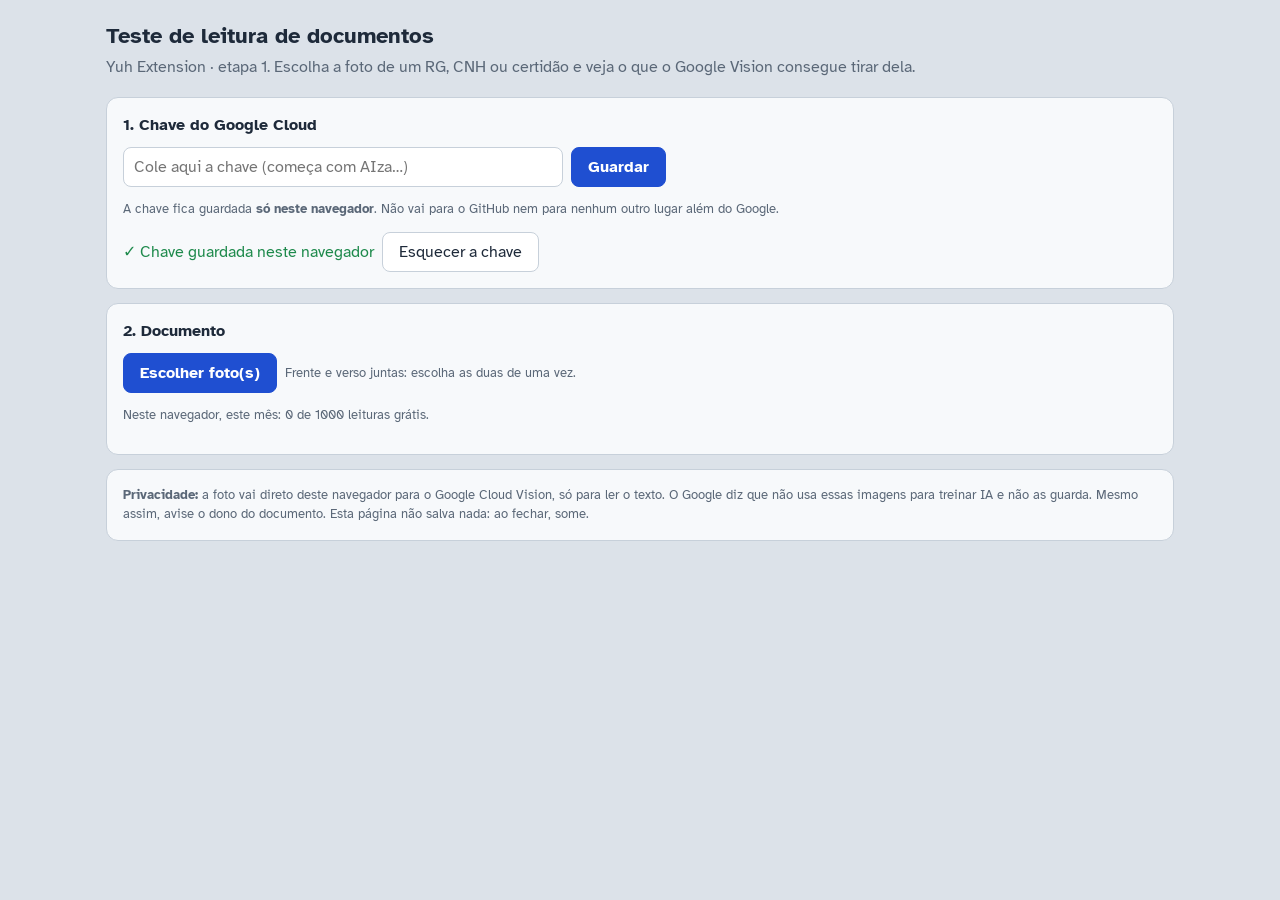
==== docs/teste-leitura/index.html @ e2f72f66 "Teste de leitura de documentos (Google Vision): RG, CNH, certidão Co-Authored-By: Claude Opus 5.5 <n" ====
<!doctype html>
<html lang="pt-BR">
<head>
<meta charset="utf-8">
<meta name="viewport" content="width=device-width, initial-scale=1">
<meta name="robots" content="noindex">
<title>Teste de leitura · Yuh</title>
<style>
@font-face{font-family:"Atkinson Hyperlegible";font-weight:400;src:url(../../fontes/atkinson-hyperlegible-latin-400-normal.woff2) format("woff2")}
@font-face{font-family:"Atkinson Hyperlegible";font-weight:700;src:url(../../fontes/atkinson-hyperlegible-latin-700-normal.woff2) format("woff2")}
:root{--mesa:#DCE2E9;--painel:#F7F9FB;--papel:#FFFFFF;--tinta:#1E2A3A;--tinta-2:#5B6878;--linha:#C7D0DA;--caneta:#1F4FD1;--caneta-suave:#E3EAFB;--livre:#1E8A4C;--livre-f:#E5F4EB;--ocupado:#B7791F;--ocupado-f:#FFF4D6;--carimbo:#B42318;--fonte:"Atkinson Hyperlegible",system-ui,-apple-system,"Segoe UI",sans-serif}
@media (prefers-color-scheme:dark){:root:not([data-theme="light"]){--mesa:#1B222C;--painel:#242D39;--papel:#2B3542;--tinta:#E6EBF1;--tinta-2:#9AA7B6;--linha:#384455;--caneta:#7FA2FF;--caneta-suave:#2C3A57;--livre:#4CC283;--livre-f:#1F3A2C;--ocupado:#E3A948;--ocupado-f:#3D3220;--carimbo:#FF7A6E}}
*{box-sizing:border-box}
body{margin:0;font-family:var(--fonte);background:var(--mesa);color:var(--tinta);line-height:1.45}
main{max-width:1100px;margin:0 auto;padding:20px 16px 60px}
h1{font-size:22px;margin:0 0 4px}
.sub{color:var(--tinta-2);margin:0 0 18px}
.cartao{background:var(--painel);border:1px solid var(--linha);border-radius:12px;padding:16px;margin-bottom:14px}
.cartao h2{font-size:16px;margin:0 0 10px}
input[type=password],input[type=text]{width:100%;max-width:440px;height:40px;border:1px solid var(--linha);border-radius:8px;padding:0 10px;background:var(--papel);color:var(--tinta);font:inherit}
button,.botao{font:inherit;height:40px;padding:0 16px;border-radius:8px;border:1px solid var(--linha);background:var(--papel);color:var(--tinta);cursor:pointer;display:inline-flex;align-items:center;gap:6px}
.principal{background:var(--caneta);border-color:var(--caneta);color:#fff;font-weight:700}
.linha{display:flex;gap:8px;flex-wrap:wrap;align-items:center}
.peq{font-size:13px;color:var(--tinta-2)}
.ok{color:var(--livre)} .erro{color:var(--carimbo)}
ol{margin:6px 0 0;padding-left:20px} ol li{margin:3px 0}
.res{display:grid;grid-template-columns:minmax(0,1fr) minmax(0,1.2fr);gap:14px}
@media (max-width:760px){.res{grid-template-columns:1fr}}
.fotos{display:flex;gap:8px;flex-wrap:wrap}
.fotos img{max-width:100%;max-height:320px;border-radius:8px;border:1px solid var(--linha);background:#fff}
.tipo{display:inline-block;font-size:12px;font-weight:700;padding:2px 10px;border-radius:999px;background:var(--caneta-suave);color:var(--caneta);margin-left:6px}
.campo{display:grid;grid-template-columns:170px 1fr;gap:8px;align-items:start;padding:8px 10px;border-radius:8px;margin-bottom:4px;border-left:4px solid transparent}
@media (max-width:480px){.campo{grid-template-columns:1fr;gap:2px}}
.campo span{font-size:13px;color:var(--tinta-2);padding-top:2px}
.campo b{word-break:break-word}
.campo small{display:block;font-size:12px;font-weight:400;color:var(--ocupado)}
.campo.s-ok{background:var(--livre-f);border-left-color:var(--livre)}
.campo.s-duvida{background:var(--ocupado-f);border-left-color:var(--ocupado)}
.campo.s-falta b{color:var(--tinta-2);font-weight:400;font-style:italic}
details{margin-top:10px} summary{cursor:pointer;color:var(--caneta)}
pre{white-space:pre-wrap;font-size:12px;background:var(--papel);border:1px solid var(--linha);border-radius:8px;padding:10px;max-height:340px;overflow:auto}
.legenda{display:flex;gap:14px;flex-wrap:wrap;font-size:13px;color:var(--tinta-2);margin:4px 0 10px}
.legenda i{display:inline-block;width:10px;height:10px;border-radius:3px;margin-right:5px;vertical-align:-1px}
.lendo{display:flex;align-items:center;gap:10px;color:var(--tinta-2)}
.giro{width:20px;height:20px;border:3px solid var(--caneta-suave);border-top-color:var(--caneta);border-radius:50%;animation:g 1s linear infinite}
@keyframes g{to{transform:rotate(360deg)}}
</style>
</head>
<body>
<main>
  <h1>Teste de leitura de documentos</h1>
  <p class="sub">Yuh Extension · etapa 1. Escolha a foto de um RG, CNH ou certidão e veja o que o Google Vision consegue tirar dela.</p>

  <section class="cartao" id="cChave">
    <h2>1. Chave do Google Cloud</h2>
    <div id="semChave">
      <div class="linha"><input type="password" id="chave" placeholder="Cole aqui a chave (começa com AIza…)" autocomplete="off"><button class="principal" id="salvar">Guardar</button></div>
      <p class="peq">A chave fica guardada <b>só neste navegador</b>. Não vai para o GitHub nem para nenhum outro lugar além do Google.</p>
    </div>
    <div id="comChave" hidden class="linha"><span class="ok">✓ Chave guardada neste navegador</span><button id="esquecer">Esquecer a chave</button></div>
  </section>

  <section class="cartao">
    <h2>2. Documento</h2>
    <div class="linha">
      <label class="botao principal">Escolher foto(s)<input type="file" id="arq" accept="image/*" multiple hidden></label>
      <span class="peq">Frente e verso juntas: escolha as duas de uma vez.</span>
    </div>
    <p class="peq" id="conta"></p>
  </section>

  <div id="saida"></div>

  <section class="cartao peq">
    <b>Privacidade:</b> a foto vai direto deste navegador para o Google Cloud Vision, só para ler o texto. O Google diz que não usa essas imagens para treinar IA e não as guarda. Mesmo assim, avise o dono do documento. Esta página não salva nada: ao fechar, some.
  </section>
</main>

<script type="module">
import { lerDocumento, confiancas } from "./ler.js";
const $ = id => document.getElementById(id);
const K = "yuh-vision-chave", C = "yuh-vision-conta";
const ler = k => { try { return localStorage.getItem(k); } catch { return null; } };
const gravar = (k, v) => { try { v == null ? localStorage.removeItem(k) : localStorage.setItem(k, v); } catch {} };
const esc = s => String(s).replace(/[&<>"]/g, c => ({ "&": "&amp;", "<": "&lt;", ">": "&gt;", '"': "&quot;" }[c]));

function mostrarChave(){ const tem = !!ler(K); $("semChave").hidden = tem; $("comChave").hidden = !tem; }
$("salvar").onclick = () => { const v = $("chave").value.trim(); if (!/^AIza[\w-]{20,}$/.test(v)) return alert("Essa chave não parece certa. Ela começa com AIza."); gravar(K, v); $("chave").value = ""; mostrarChave(); };
$("esquecer").onclick = () => { gravar(K, null); mostrarChave(); };
mostrarChave();

// contador do mês (o Google dá 1000 páginas grátis por mês)
const mes = () => new Date().toISOString().slice(0, 7);
function conta(mais = 0){
  let c = {}; try { c = JSON.parse(ler(C) || "{}"); } catch {}
  if (c.mes !== mes()) c = { mes: mes(), n: 0 };
  c.n += mais; gravar(C, JSON.stringify(c));
  $("conta").textContent = `Neste navegador, este mês: ${c.n} de 1000 leituras grátis.`;
}
conta();

// reduz a foto (mais rápido e dentro do limite do Google)
async function preparar(arquivo){
  const bmp = await createImageBitmap(arquivo);
  const k = Math.min(1, 2400 / Math.max(bmp.width, bmp.height));
  const c = document.createElement("canvas"); c.width = Math.round(bmp.width * k); c.height = Math.round(bmp.height * k);
  c.getContext("2d").drawImage(bmp, 0, 0, c.width, c.height); bmp.close?.();
  const url = c.toDataURL("image/jpeg", 0.9); c.width = c.height = 0;
  return url;
}

async function vision(base64){
  const r = await fetch("https://vision.googleapis.com/v1/images:annotate?key=" + encodeURIComponent(ler(K)), {
    method: "POST", headers: { "Content-Type": "application/json" },
    body: JSON.stringify({ requests: [{ image: { content: base64 }, features: [{ type: "DOCUMENT_TEXT_DETECTION" }], imageContext: { languageHints: ["pt"] } }] }),
  });
  const j = await r.json().catch(() => ({}));
  const e = j.error || j.responses?.[0]?.error;
  if (!r.ok || e) throw new Error(explicar(e, r.status));
  return j.responses[0].fullTextAnnotation || { text: "" };
}
function explicar(e, st){
  const m = (e && e.message) || "";
  if (/API key not valid/i.test(m)) return "A chave não vale. Confira se copiou inteira.";
  if (/billing/i.test(m)) return "O faturamento não está ativado no projeto do Google Cloud (precisa do cartão, mesmo sendo grátis até 1000).";
  if (/has not been used|is disabled|SERVICE_DISABLED/i.test(m)) return "A Cloud Vision API não está ativada nesse projeto.";
  if (/referer|blocked|API_KEY_.*_BLOCKED/i.test(m)) return "A chave está bloqueada para este site. Nas restrições da chave, permita só a Cloud Vision API (sem restringir por site), ou adicione este endereço.";
  if (st === 429 || /quota/i.test(m)) return "Passou do limite de uso. Espere um pouco.";
  return `O Google respondeu com erro (${st}). ${m}`;
}

$("arq").onchange = async () => {
  const fs = [...$("arq").files]; $("arq").value = ""; if (!fs.length) return;
  if (!ler(K)) return alert("Primeiro guarde a chave do Google (passo 1).");
  const box = document.createElement("section"); box.className = "cartao";
  box.innerHTML = `<div class="lendo"><span class="giro"></span>Lendo ${fs.length > 1 ? fs.length + " fotos" : "a foto"}…</div>`;
  $("saida").prepend(box);
  const t0 = performance.now();
  try {
    const urls = await Promise.all(fs.map(preparar));
    const fts = await Promise.all(urls.map(u => vision(u.split(",")[1])));
    conta(fts.length);
    const texto = fts.map(f => f.text || "").join("\n");
    const conf = new Map(); for (const f of fts) for (const [k, v] of confiancas(f)) conf.set(k, Math.min(conf.get(k) ?? 1, v));
    const { tipo, ficha } = lerDocumento(texto, conf);
    const seg = ((performance.now() - t0) / 1000).toFixed(1);
    const n = s => ficha.filter(f => f.situacao === s).length;
    box.innerHTML = `<h2>${esc(fs.map(f => f.name).join(" + "))}<span class="tipo">${esc(tipo)}</span></h2>
      <p class="peq">Lido em ${seg} s · ${n("ok")} certos, ${n("duvida")} para conferir, ${n("falta")} não achados</p>
      <div class="res">
        <div class="fotos">${urls.map(u => `<img src="${u}" alt="">`).join("")}</div>
        <div>
          <div class="legenda"><span><i style="background:var(--livre)"></i>lido com segurança</span><span><i style="background:var(--ocupado)"></i>conferir</span><span><i style="background:var(--linha)"></i>não achou</span></div>
          ${ficha.map(f => `<div class="campo s-${f.situacao}"><span>${esc(f.rotulo)}</span><b>${f.valor ? esc(f.valor) : "não encontrado"}${f.porque ? `<small>${esc(f.porque)}</small>` : ""}</b></div>`).join("")}
          <details><summary>Ver o texto que o Google leu</summary><pre>${esc(texto) || "(nenhum texto)"}</pre></details>
          <details><summary>Copiar para me mandar (sem a foto)</summary><p class="peq">Se algum campo veio errado, me mande este texto. <b>Troque nomes e números reais</b> antes, se o documento não for seu.</p><pre>${esc(JSON.stringify({ tipo, ficha: ficha.map(f => [f.rotulo, f.valor, f.situacao]), texto }, null, 1))}</pre></details>
        </div>
      </div>`;
  } catch (e) {
    box.innerHTML = `<h2>${esc(fs.map(f => f.name).join(" + "))}</h2><p class="erro">${esc(e.message || e)}</p>`;
  }
};
</script>
</body>
</html>
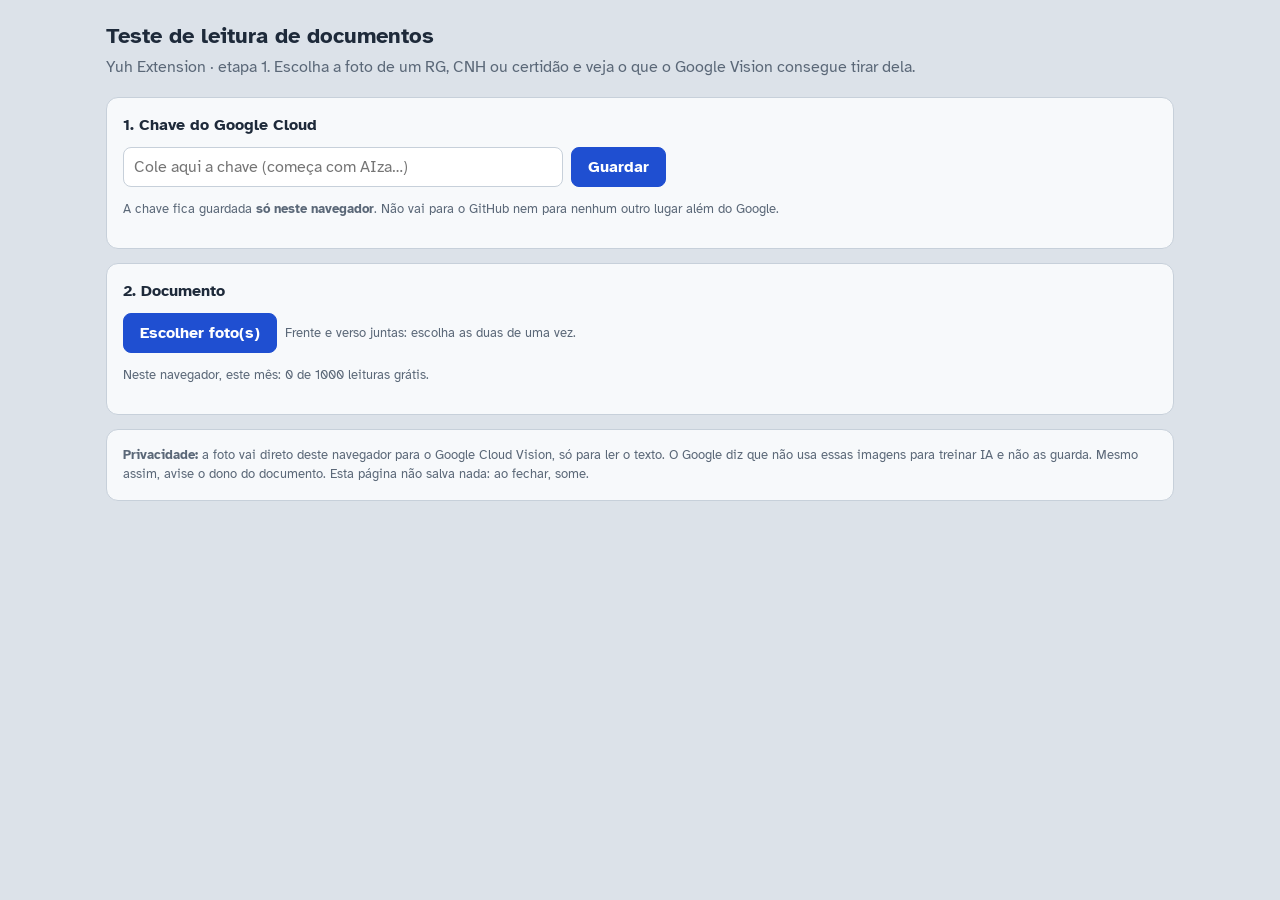
==== commit 4091c75a: "Teste de leitura: esconder o aviso de chave guardada quando não há chave Co-Authored-By: Claude Opus" ====
--- a/docs/teste-leitura/index.html
+++ b/docs/teste-leitura/index.html
@@ -11,6 +11,7 @@
 :root{--mesa:#DCE2E9;--painel:#F7F9FB;--papel:#FFFFFF;--tinta:#1E2A3A;--tinta-2:#5B6878;--linha:#C7D0DA;--caneta:#1F4FD1;--caneta-suave:#E3EAFB;--livre:#1E8A4C;--livre-f:#E5F4EB;--ocupado:#B7791F;--ocupado-f:#FFF4D6;--carimbo:#B42318;--fonte:"Atkinson Hyperlegible",system-ui,-apple-system,"Segoe UI",sans-serif}
 @media (prefers-color-scheme:dark){:root:not([data-theme="light"]){--mesa:#1B222C;--painel:#242D39;--papel:#2B3542;--tinta:#E6EBF1;--tinta-2:#9AA7B6;--linha:#384455;--caneta:#7FA2FF;--caneta-suave:#2C3A57;--livre:#4CC283;--livre-f:#1F3A2C;--ocupado:#E3A948;--ocupado-f:#3D3220;--carimbo:#FF7A6E}}
 *{box-sizing:border-box}
+[hidden]{display:none!important}
 body{margin:0;font-family:var(--fonte);background:var(--mesa);color:var(--tinta);line-height:1.45}
 main{max-width:1100px;margin:0 auto;padding:20px 16px 60px}
 h1{font-size:22px;margin:0 0 4px}
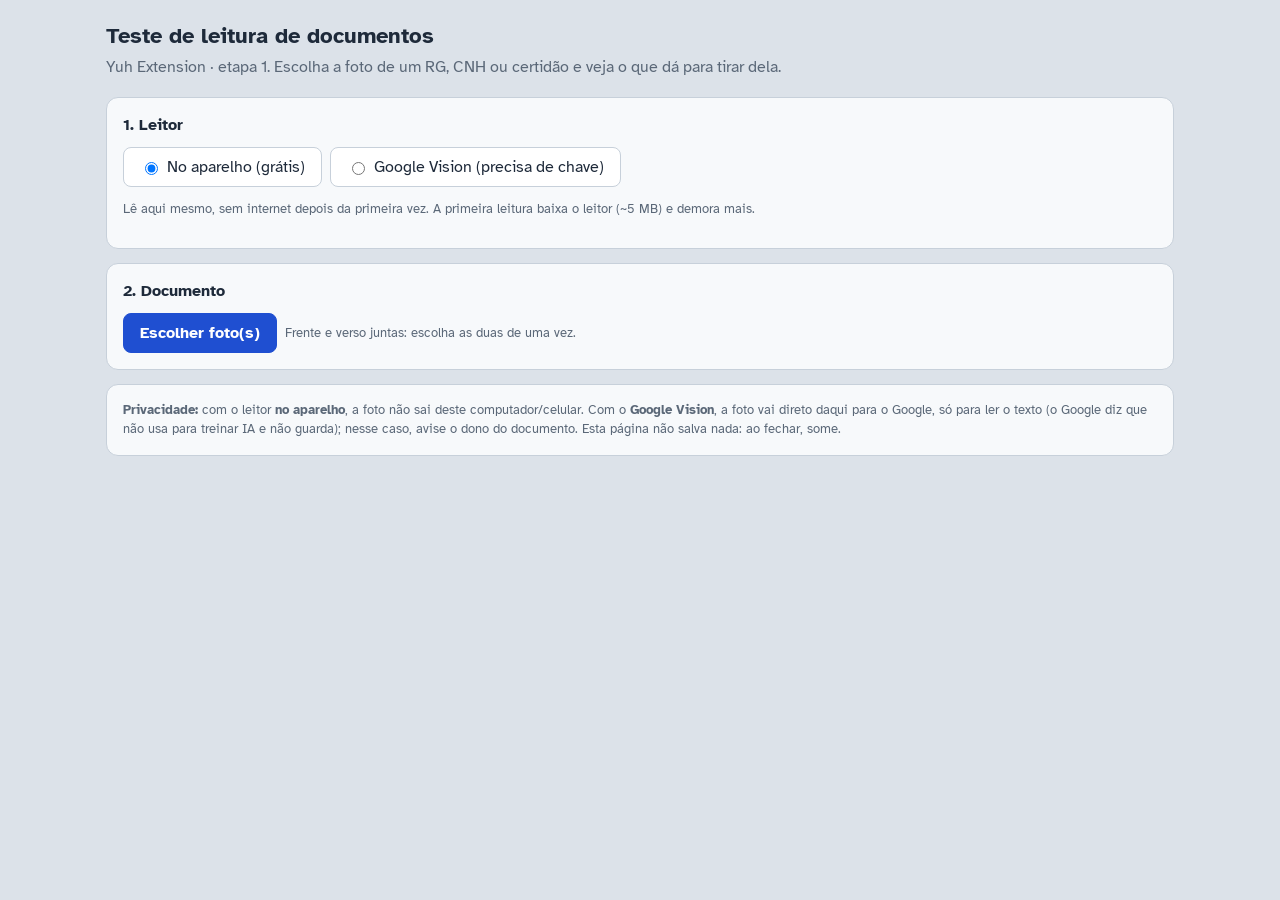
==== commit 15db8e71: "Teste de leitura: leitor grátis no aparelho (Tesseract) como padrão; rótulos lado a lado Co-Authored" ====
--- a/docs/teste-leitura/index.html
+++ b/docs/teste-leitura/index.html
@@ -50,10 +50,19 @@
 <body>
 <main>
   <h1>Teste de leitura de documentos</h1>
-  <p class="sub">Yuh Extension · etapa 1. Escolha a foto de um RG, CNH ou certidão e veja o que o Google Vision consegue tirar dela.</p>
-
-  <section class="cartao" id="cChave">
-    <h2>1. Chave do Google Cloud</h2>
+  <p class="sub">Yuh Extension · etapa 1. Escolha a foto de um RG, CNH ou certidão e veja o que dá para tirar dela.</p>
+
+  <section class="cartao">
+    <h2>1. Leitor</h2>
+    <div class="linha">
+      <label class="botao"><input type="radio" name="motor" value="local" checked> No aparelho (grátis)</label>
+      <label class="botao"><input type="radio" name="motor" value="google"> Google Vision (precisa de chave)</label>
+    </div>
+    <p class="peq" id="motorDica"></p>
+  </section>
+
+  <section class="cartao" id="cChave" hidden>
+    <h2>Chave do Google Cloud</h2>
     <div id="semChave">
       <div class="linha"><input type="password" id="chave" placeholder="Cole aqui a chave (começa com AIza…)" autocomplete="off"><button class="principal" id="salvar">Guardar</button></div>
       <p class="peq">A chave fica guardada <b>só neste navegador</b>. Não vai para o GitHub nem para nenhum outro lugar além do Google.</p>
@@ -73,7 +82,7 @@
   <div id="saida"></div>
 
   <section class="cartao peq">
-    <b>Privacidade:</b> a foto vai direto deste navegador para o Google Cloud Vision, só para ler o texto. O Google diz que não usa essas imagens para treinar IA e não as guarda. Mesmo assim, avise o dono do documento. Esta página não salva nada: ao fechar, some.
+    <b>Privacidade:</b> com o leitor <b>no aparelho</b>, a foto não sai deste computador/celular. Com o <b>Google Vision</b>, a foto vai direto daqui para o Google, só para ler o texto (o Google diz que não usa para treinar IA e não guarda); nesse caso, avise o dono do documento. Esta página não salva nada: ao fechar, some.
   </section>
 </main>
 
@@ -89,6 +98,62 @@
 $("salvar").onclick = () => { const v = $("chave").value.trim(); if (!/^AIza[\w-]{20,}$/.test(v)) return alert("Essa chave não parece certa. Ela começa com AIza."); gravar(K, v); $("chave").value = ""; mostrarChave(); };
 $("esquecer").onclick = () => { gravar(K, null); mostrarChave(); };
 mostrarChave();
+
+const motor = () => document.querySelector('input[name="motor"]:checked').value;
+function mostrarMotor(){
+  const g = motor() === "google"; $("cChave").hidden = !g; $("conta").hidden = !g;
+  $("motorDica").textContent = g ? "Melhor qualidade. A foto vai para o Google." : "Lê aqui mesmo, sem internet depois da primeira vez. A primeira leitura baixa o leitor (~5 MB) e demora mais.";
+}
+document.querySelectorAll('input[name="motor"]').forEach(r => r.onchange = mostrarMotor);
+mostrarMotor();
+
+// ---------- leitor no aparelho (Tesseract, o mesmo do "Sugerir nome") ----------
+const ocrUrl = q => new URL("../../ocr/" + q, location.href).href;
+let worker = null;
+async function obterWorker(aviso){
+  if (worker) return worker;
+  if (!window.Tesseract){
+    aviso("Baixando o leitor (só na primeira vez)…");
+    await new Promise((ok, falha) => { const s = document.createElement("script"); s.src = ocrUrl("tesseract.min.js"); s.onload = ok; s.onerror = () => falha(new Error("O leitor não carregou (sem internet?)")); document.head.append(s); });
+  }
+  worker = await window.Tesseract.createWorker("por", 1, { workerPath: ocrUrl("worker.min.js"), corePath: ocrUrl("core"), langPath: ocrUrl("lang"), gzip: true, cacheMethod: "none", workerBlobURL: false });
+  return worker;
+}
+// cinza + contraste esticado, e tamanho bom para o leitor
+async function prepararLocal(arquivo, giro){
+  const bmp = await createImageBitmap(arquivo);
+  const k = Math.min(2, 2200 / Math.max(bmp.width, bmp.height));
+  const w = Math.round(bmp.width * k), h = Math.round(bmp.height * k);
+  const c = document.createElement("canvas"), g = c.getContext("2d");
+  if (giro % 180){ c.width = h; c.height = w; } else { c.width = w; c.height = h; }
+  g.translate(c.width / 2, c.height / 2); g.rotate(giro * Math.PI / 180); g.drawImage(bmp, -w / 2, -h / 2, w, h); bmp.close?.();
+  const im = g.getImageData(0, 0, c.width, c.height), d = im.data, hist = new Uint32Array(256);
+  for (let i = 0; i < d.length; i += 4){ const y = (d[i] * 299 + d[i + 1] * 587 + d[i + 2] * 114) / 1000 | 0; d[i] = y; hist[y]++; }
+  const tot = d.length / 4; let lo = 0, hi = 255, a = 0;
+  while (lo < 255 && (a += hist[lo]) < tot * 0.01) lo++; a = 0;
+  while (hi > 0 && (a += hist[hi]) < tot * 0.01) hi--;
+  const esc2 = 255 / Math.max(1, hi - lo);
+  for (let i = 0; i < d.length; i += 4){ const v = Math.max(0, Math.min(255, (d[i] - lo) * esc2)); d[i] = d[i + 1] = d[i + 2] = v; }
+  g.setTransform(1, 0, 0, 1, 0, 0); g.putImageData(im, 0, 0);
+  return c;
+}
+async function lerLocal(arquivo, aviso){
+  const w = await obterWorker(aviso);
+  let melhor = null;
+  for (const giro of [0, 90, 270, 180]){ // foto de lado: tenta girar e fica com a leitura mais confiante
+    aviso(giro ? `Tentando a foto girada (${giro}°)…` : "Lendo…");
+    const c = await prepararLocal(arquivo, giro);
+    const { data } = await w.recognize(c, {}, { blocks: true, text: true });
+    c.width = c.height = 0;
+    const palavras = []; for (const b of data.blocks || []) for (const p of b.paragraphs || []) for (const l of p.lines || []) for (const x of l.words || []) if (x.text.trim()) palavras.push(x);
+    const boas = palavras.filter(x => x.confidence >= 60 && /[\p{L}\d]{2}/u.test(x.text)).length;
+    if (!melhor || boas > melhor.boas) melhor = { boas, data, palavras, giro };
+    if (boas >= 25 && melhor.giro === giro) break; // já leu bem, não precisa girar
+  }
+  const conf = new Map();
+  for (const x of melhor.palavras){ const t = x.text.normalize("NFD").replace(/[\u0300-\u036f]/g, "").toUpperCase().replace(/[^A-Z0-9]/g, ""); if (t) conf.set(t, Math.min(conf.get(t) ?? 1, x.confidence / 100)); }
+  return { text: melhor.data.text || "", conf };
+}
 
 // contador do mês (o Google dá 1000 páginas grátis por mês)
 const mes = () => new Date().toISOString().slice(0, 7);
@@ -132,21 +197,31 @@
 
 $("arq").onchange = async () => {
   const fs = [...$("arq").files]; $("arq").value = ""; if (!fs.length) return;
-  if (!ler(K)) return alert("Primeiro guarde a chave do Google (passo 1).");
+  const local = motor() === "local";
+  if (!local && !ler(K)) return alert("Primeiro guarde a chave do Google.");
   const box = document.createElement("section"); box.className = "cartao";
   box.innerHTML = `<div class="lendo"><span class="giro"></span>Lendo ${fs.length > 1 ? fs.length + " fotos" : "a foto"}…</div>`;
   $("saida").prepend(box);
   const t0 = performance.now();
   try {
     const urls = await Promise.all(fs.map(preparar));
-    const fts = await Promise.all(urls.map(u => vision(u.split(",")[1])));
-    conta(fts.length);
-    const texto = fts.map(f => f.text || "").join("\n");
-    const conf = new Map(); for (const f of fts) for (const [k, v] of confiancas(f)) conf.set(k, Math.min(conf.get(k) ?? 1, v));
+    let texto, conf = new Map();
+    if (local){
+      const aviso = t => { const e = box.querySelector(".lendo span:last-child"); if (e) e.textContent = t; };
+      box.innerHTML = `<div class="lendo"><span class="giro"></span><span>Lendo…</span></div>`;
+      const partes = [];
+      for (let i = 0; i < fs.length; i++){ const r = await lerLocal(fs[i], t => aviso((fs.length > 1 ? `Foto ${i + 1} de ${fs.length}: ` : "") + t)); partes.push(r.text); for (const [k, v] of r.conf) conf.set(k, Math.min(conf.get(k) ?? 1, v)); }
+      texto = partes.join("\n");
+    } else {
+      const fts = await Promise.all(urls.map(u => vision(u.split(",")[1])));
+      conta(fts.length);
+      texto = fts.map(f => f.text || "").join("\n");
+      for (const f of fts) for (const [k, v] of confiancas(f)) conf.set(k, Math.min(conf.get(k) ?? 1, v));
+    }
     const { tipo, ficha } = lerDocumento(texto, conf);
     const seg = ((performance.now() - t0) / 1000).toFixed(1);
     const n = s => ficha.filter(f => f.situacao === s).length;
-    box.innerHTML = `<h2>${esc(fs.map(f => f.name).join(" + "))}<span class="tipo">${esc(tipo)}</span></h2>
+    box.innerHTML = `<h2>${esc(fs.map(f => f.name).join(" + "))}<span class="tipo">${esc(tipo)}</span><span class="tipo">${local ? "no aparelho" : "Google"}</span></h2>
       <p class="peq">Lido em ${seg} s · ${n("ok")} certos, ${n("duvida")} para conferir, ${n("falta")} não achados</p>
       <div class="res">
         <div class="fotos">${urls.map(u => `<img src="${u}" alt="">`).join("")}</div>
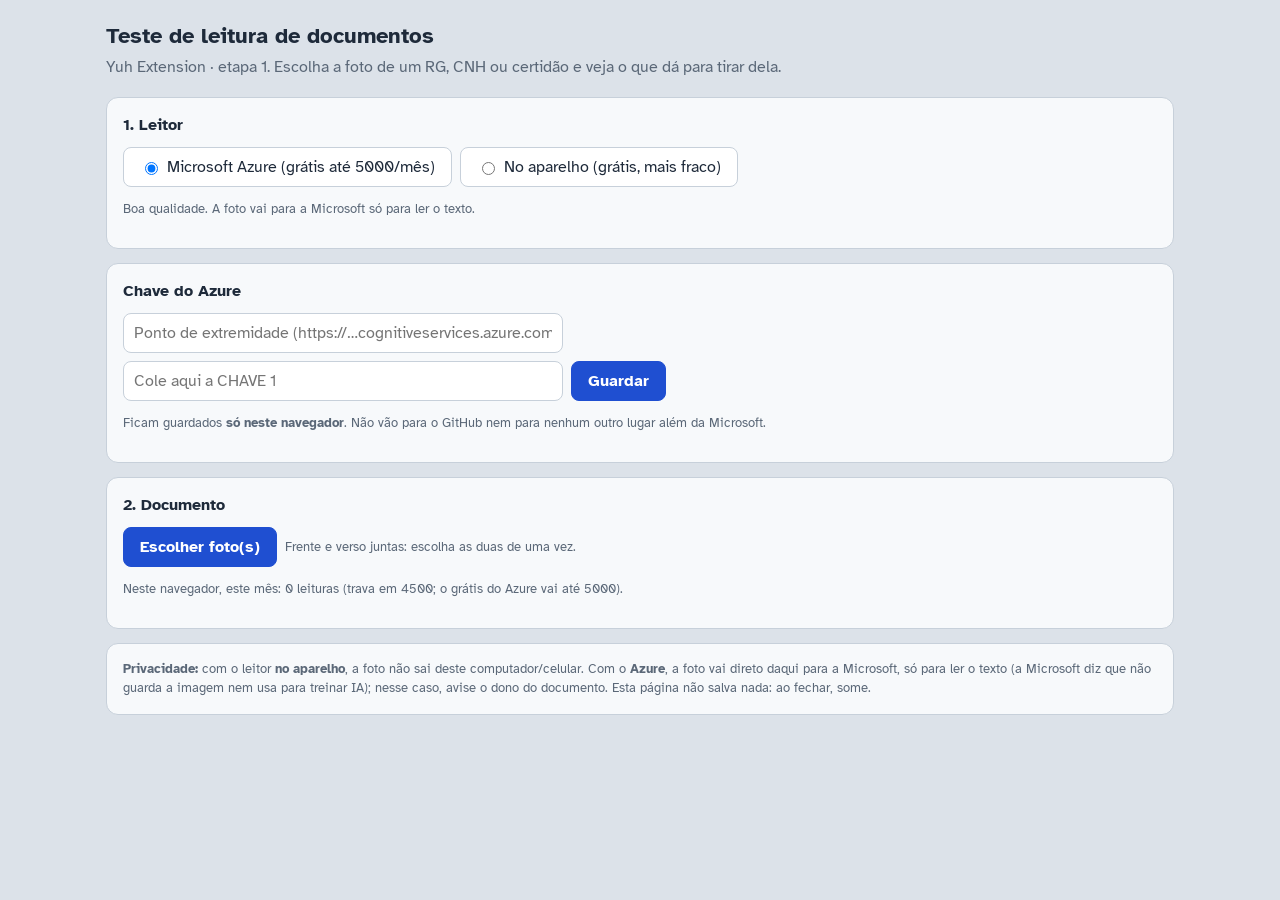
==== commit f3b10249: "Teste de leitura: Microsoft Azure (plano grátis F0) com trava de 4500 leituras/mês Co-Authored-By: C" ====
--- a/docs/teste-leitura/index.html
+++ b/docs/teste-leitura/index.html
@@ -55,19 +55,20 @@
   <section class="cartao">
     <h2>1. Leitor</h2>
     <div class="linha">
-      <label class="botao"><input type="radio" name="motor" value="local" checked> No aparelho (grátis)</label>
-      <label class="botao"><input type="radio" name="motor" value="google"> Google Vision (precisa de chave)</label>
+      <label class="botao"><input type="radio" name="motor" value="azure" checked> Microsoft Azure (grátis até 5000/mês)</label>
+      <label class="botao"><input type="radio" name="motor" value="local"> No aparelho (grátis, mais fraco)</label>
     </div>
     <p class="peq" id="motorDica"></p>
   </section>
 
   <section class="cartao" id="cChave" hidden>
-    <h2>Chave do Google Cloud</h2>
+    <h2>Chave do Azure</h2>
     <div id="semChave">
-      <div class="linha"><input type="password" id="chave" placeholder="Cole aqui a chave (começa com AIza…)" autocomplete="off"><button class="principal" id="salvar">Guardar</button></div>
-      <p class="peq">A chave fica guardada <b>só neste navegador</b>. Não vai para o GitHub nem para nenhum outro lugar além do Google.</p>
+      <div class="linha" style="margin-bottom:8px"><input type="text" id="ponto" placeholder="Ponto de extremidade (https://…cognitiveservices.azure.com/)" autocomplete="off"></div>
+      <div class="linha"><input type="password" id="chave" placeholder="Cole aqui a CHAVE 1" autocomplete="off"><button class="principal" id="salvar">Guardar</button></div>
+      <p class="peq">Ficam guardados <b>só neste navegador</b>. Não vão para o GitHub nem para nenhum outro lugar além da Microsoft.</p>
     </div>
-    <div id="comChave" hidden class="linha"><span class="ok">✓ Chave guardada neste navegador</span><button id="esquecer">Esquecer a chave</button></div>
+    <div id="comChave" hidden class="linha"><span class="ok">✓ Azure guardado neste navegador</span><button id="esquecer">Esquecer a chave</button></div>
   </section>
 
   <section class="cartao">
@@ -82,27 +83,32 @@
   <div id="saida"></div>
 
   <section class="cartao peq">
-    <b>Privacidade:</b> com o leitor <b>no aparelho</b>, a foto não sai deste computador/celular. Com o <b>Google Vision</b>, a foto vai direto daqui para o Google, só para ler o texto (o Google diz que não usa para treinar IA e não guarda); nesse caso, avise o dono do documento. Esta página não salva nada: ao fechar, some.
+    <b>Privacidade:</b> com o leitor <b>no aparelho</b>, a foto não sai deste computador/celular. Com o <b>Azure</b>, a foto vai direto daqui para a Microsoft, só para ler o texto (a Microsoft diz que não guarda a imagem nem usa para treinar IA); nesse caso, avise o dono do documento. Esta página não salva nada: ao fechar, some.
   </section>
 </main>
 
 <script type="module">
-import { lerDocumento, confiancas } from "./ler.js";
+import { lerDocumento } from "./ler.js?v=5";
 const $ = id => document.getElementById(id);
-const K = "yuh-vision-chave", C = "yuh-vision-conta";
+const K = "yuh-azure-chave", P = "yuh-azure-ponto", C = "yuh-azure-conta", LIMITE = 4500;
 const ler = k => { try { return localStorage.getItem(k); } catch { return null; } };
 const gravar = (k, v) => { try { v == null ? localStorage.removeItem(k) : localStorage.setItem(k, v); } catch {} };
 const esc = s => String(s).replace(/[&<>"]/g, c => ({ "&": "&amp;", "<": "&lt;", ">": "&gt;", '"': "&quot;" }[c]));
 
 function mostrarChave(){ const tem = !!ler(K); $("semChave").hidden = tem; $("comChave").hidden = !tem; }
-$("salvar").onclick = () => { const v = $("chave").value.trim(); if (!/^AIza[\w-]{20,}$/.test(v)) return alert("Essa chave não parece certa. Ela começa com AIza."); gravar(K, v); $("chave").value = ""; mostrarChave(); };
-$("esquecer").onclick = () => { gravar(K, null); mostrarChave(); };
+$("salvar").onclick = () => {
+  const v = $("chave").value.trim(), pt = $("ponto").value.trim().replace(/\/+$/, "");
+  if (!/^https:\/\/[\w.-]+\.(cognitiveservices\.azure\.com|api\.cognitive\.microsoft\.com)$/.test(pt)) return alert("O ponto de extremidade não parece certo. Ele começa com https:// e termina com cognitiveservices.azure.com");
+  if (!/^[\w]{20,}$/.test(v)) return alert("A chave não parece certa. Copie a CHAVE 1 inteira.");
+  gravar(K, v); gravar(P, pt); $("chave").value = ""; $("ponto").value = ""; mostrarChave();
+};
+$("esquecer").onclick = () => { gravar(K, null); gravar(P, null); mostrarChave(); };
 mostrarChave();
 
 const motor = () => document.querySelector('input[name="motor"]:checked').value;
 function mostrarMotor(){
-  const g = motor() === "google"; $("cChave").hidden = !g; $("conta").hidden = !g;
-  $("motorDica").textContent = g ? "Melhor qualidade. A foto vai para o Google." : "Lê aqui mesmo, sem internet depois da primeira vez. A primeira leitura baixa o leitor (~5 MB) e demora mais.";
+  const g = motor() === "azure"; $("cChave").hidden = !g; $("conta").hidden = !g;
+  $("motorDica").textContent = g ? "Boa qualidade. A foto vai para a Microsoft só para ler o texto." : "Lê aqui mesmo, sem internet depois da primeira vez. Bem mais fraco com identidades.";
 }
 document.querySelectorAll('input[name="motor"]').forEach(r => r.onchange = mostrarMotor);
 mostrarMotor();
@@ -155,17 +161,18 @@
   return { text: melhor.data.text || "", conf };
 }
 
-// contador do mês (o Google dá 1000 páginas grátis por mês)
+// contador do mês (o Azure dá 5000 leituras grátis por mês)
 const mes = () => new Date().toISOString().slice(0, 7);
 function conta(mais = 0){
   let c = {}; try { c = JSON.parse(ler(C) || "{}"); } catch {}
   if (c.mes !== mes()) c = { mes: mes(), n: 0 };
   c.n += mais; gravar(C, JSON.stringify(c));
-  $("conta").textContent = `Neste navegador, este mês: ${c.n} de 1000 leituras grátis.`;
+  $("conta").textContent = `Neste navegador, este mês: ${c.n} leituras (trava em ${LIMITE}; o grátis do Azure vai até 5000).`;
+  return c.n;
 }
 conta();
 
-// reduz a foto (mais rápido e dentro do limite do Google)
+// reduz a foto (mais rápido e dentro do limite do Azure)
 async function preparar(arquivo){
   const bmp = await createImageBitmap(arquivo);
   const k = Math.min(1, 2400 / Math.max(bmp.width, bmp.height));
@@ -175,30 +182,45 @@
   return url;
 }
 
-async function vision(base64){
-  const r = await fetch("https://vision.googleapis.com/v1/images:annotate?key=" + encodeURIComponent(ler(K)), {
-    method: "POST", headers: { "Content-Type": "application/json" },
-    body: JSON.stringify({ requests: [{ image: { content: base64 }, features: [{ type: "DOCUMENT_TEXT_DETECTION" }], imageContext: { languageHints: ["pt"] } }] }),
-  });
+// Azure AI Vision (Image Analysis 4.0, "read"): devolve linhas com posição; remonta as linhas
+// lado a lado na mesma "linha" do texto, que é como o entendedor (ler.js) espera.
+async function azure(dataUrl){
+  const blob = await (await fetch(dataUrl)).blob();
+  let r;
+  try {
+    r = await fetch(ler(P) + "/computervision/imageanalysis:analyze?api-version=2024-02-01&features=read", {
+      method: "POST", headers: { "Ocp-Apim-Subscription-Key": ler(K), "Content-Type": "application/octet-stream" }, body: blob,
+    });
+  } catch { throw new Error("Não consegui falar com o Azure (sem internet, ou o ponto de extremidade está errado)."); }
   const j = await r.json().catch(() => ({}));
-  const e = j.error || j.responses?.[0]?.error;
-  if (!r.ok || e) throw new Error(explicar(e, r.status));
-  return j.responses[0].fullTextAnnotation || { text: "" };
+  if (!r.ok) throw new Error(explicar(j.error, r.status));
+  const linhas = [];
+  for (const b of j.readResult?.blocks || []) for (const l of b.lines || []){
+    const ys = l.boundingPolygon.map(p => p.y), xs = l.boundingPolygon.map(p => p.x);
+    linhas.push({ text: l.text, words: l.words || [], y: (Math.min(...ys) + Math.max(...ys)) / 2, h: Math.max(...ys) - Math.min(...ys), x: Math.min(...xs) });
+  }
+  linhas.sort((a, b) => a.y - b.y);
+  const filas = [];
+  for (const l of linhas){ const f = filas[filas.length - 1]; if (f && Math.abs(f.y - l.y) < Math.min(f.h, l.h) * 0.6) f.itens.push(l); else filas.push({ y: l.y, h: l.h, itens: [l] }); }
+  const texto = filas.map(f => f.itens.sort((a, b) => a.x - b.x).map(l => l.text).join("  ")).join("\n");
+  const conf = new Map();
+  for (const l of linhas) for (const w of l.words){ const t = w.text.normalize("NFD").replace(/[\u0300-\u036f]/g, "").toUpperCase().replace(/[^A-Z0-9]/g, ""); if (t) conf.set(t, Math.min(conf.get(t) ?? 1, w.confidence)); }
+  return { text: texto, conf };
 }
 function explicar(e, st){
   const m = (e && e.message) || "";
-  if (/API key not valid/i.test(m)) return "A chave não vale. Confira se copiou inteira.";
-  if (/billing/i.test(m)) return "O faturamento não está ativado no projeto do Google Cloud (precisa do cartão, mesmo sendo grátis até 1000).";
-  if (/has not been used|is disabled|SERVICE_DISABLED/i.test(m)) return "A Cloud Vision API não está ativada nesse projeto.";
-  if (/referer|blocked|API_KEY_.*_BLOCKED/i.test(m)) return "A chave está bloqueada para este site. Nas restrições da chave, permita só a Cloud Vision API (sem restringir por site), ou adicione este endereço.";
-  if (st === 429 || /quota/i.test(m)) return "Passou do limite de uso. Espere um pouco.";
-  return `O Google respondeu com erro (${st}). ${m}`;
+  if (st === 401) return "O Azure recusou a chave. Confira se copiou a CHAVE 1 inteira e o ponto de extremidade certo.";
+  if (st === 404) return "Ponto de extremidade errado (ou a região não tem esse leitor).";
+  if (st === 429) return "Muitas leituras seguidas (o grátis aceita 20 por minuto) ou acabou a cota do mês. Espere um pouco.";
+  if (st === 403) return "O Azure bloqueou (cota do mês acabou ou assinatura desativada). " + m;
+  return `O Azure respondeu com erro (${st}). ${m}`;
 }
 
 $("arq").onchange = async () => {
   const fs = [...$("arq").files]; $("arq").value = ""; if (!fs.length) return;
   const local = motor() === "local";
-  if (!local && !ler(K)) return alert("Primeiro guarde a chave do Google.");
+  if (!local && !ler(K)) return alert("Primeiro guarde o ponto de extremidade e a chave do Azure.");
+  if (!local && conta() + fs.length > LIMITE) return alert(`Trava do mês: já foram ${conta()} leituras neste navegador. Para não passar do grátis, as leituras voltam dia 1º.`);
   const box = document.createElement("section"); box.className = "cartao";
   box.innerHTML = `<div class="lendo"><span class="giro"></span>Lendo ${fs.length > 1 ? fs.length + " fotos" : "a foto"}…</div>`;
   $("saida").prepend(box);
@@ -213,22 +235,22 @@
       for (let i = 0; i < fs.length; i++){ const r = await lerLocal(fs[i], t => aviso((fs.length > 1 ? `Foto ${i + 1} de ${fs.length}: ` : "") + t)); partes.push(r.text); for (const [k, v] of r.conf) conf.set(k, Math.min(conf.get(k) ?? 1, v)); }
       texto = partes.join("\n");
     } else {
-      const fts = await Promise.all(urls.map(u => vision(u.split(",")[1])));
-      conta(fts.length);
+      const fts = [];
+      for (const u of urls){ fts.push(await azure(u)); conta(1); }
       texto = fts.map(f => f.text || "").join("\n");
-      for (const f of fts) for (const [k, v] of confiancas(f)) conf.set(k, Math.min(conf.get(k) ?? 1, v));
+      for (const f of fts) for (const [k, v] of f.conf) conf.set(k, Math.min(conf.get(k) ?? 1, v));
     }
     const { tipo, ficha } = lerDocumento(texto, conf);
     const seg = ((performance.now() - t0) / 1000).toFixed(1);
     const n = s => ficha.filter(f => f.situacao === s).length;
-    box.innerHTML = `<h2>${esc(fs.map(f => f.name).join(" + "))}<span class="tipo">${esc(tipo)}</span><span class="tipo">${local ? "no aparelho" : "Google"}</span></h2>
+    box.innerHTML = `<h2>${esc(fs.map(f => f.name).join(" + "))}<span class="tipo">${esc(tipo)}</span><span class="tipo">${local ? "no aparelho" : "Azure"}</span></h2>
       <p class="peq">Lido em ${seg} s · ${n("ok")} certos, ${n("duvida")} para conferir, ${n("falta")} não achados</p>
       <div class="res">
         <div class="fotos">${urls.map(u => `<img src="${u}" alt="">`).join("")}</div>
         <div>
           <div class="legenda"><span><i style="background:var(--livre)"></i>lido com segurança</span><span><i style="background:var(--ocupado)"></i>conferir</span><span><i style="background:var(--linha)"></i>não achou</span></div>
           ${ficha.map(f => `<div class="campo s-${f.situacao}"><span>${esc(f.rotulo)}</span><b>${f.valor ? esc(f.valor) : "não encontrado"}${f.porque ? `<small>${esc(f.porque)}</small>` : ""}</b></div>`).join("")}
-          <details><summary>Ver o texto que o Google leu</summary><pre>${esc(texto) || "(nenhum texto)"}</pre></details>
+          <details><summary>Ver o texto lido</summary><pre>${esc(texto) || "(nenhum texto)"}</pre></details>
           <details><summary>Copiar para me mandar (sem a foto)</summary><p class="peq">Se algum campo veio errado, me mande este texto. <b>Troque nomes e números reais</b> antes, se o documento não for seu.</p><pre>${esc(JSON.stringify({ tipo, ficha: ficha.map(f => [f.rotulo, f.valor, f.situacao]), texto }, null, 1))}</pre></details>
         </div>
       </div>`;
